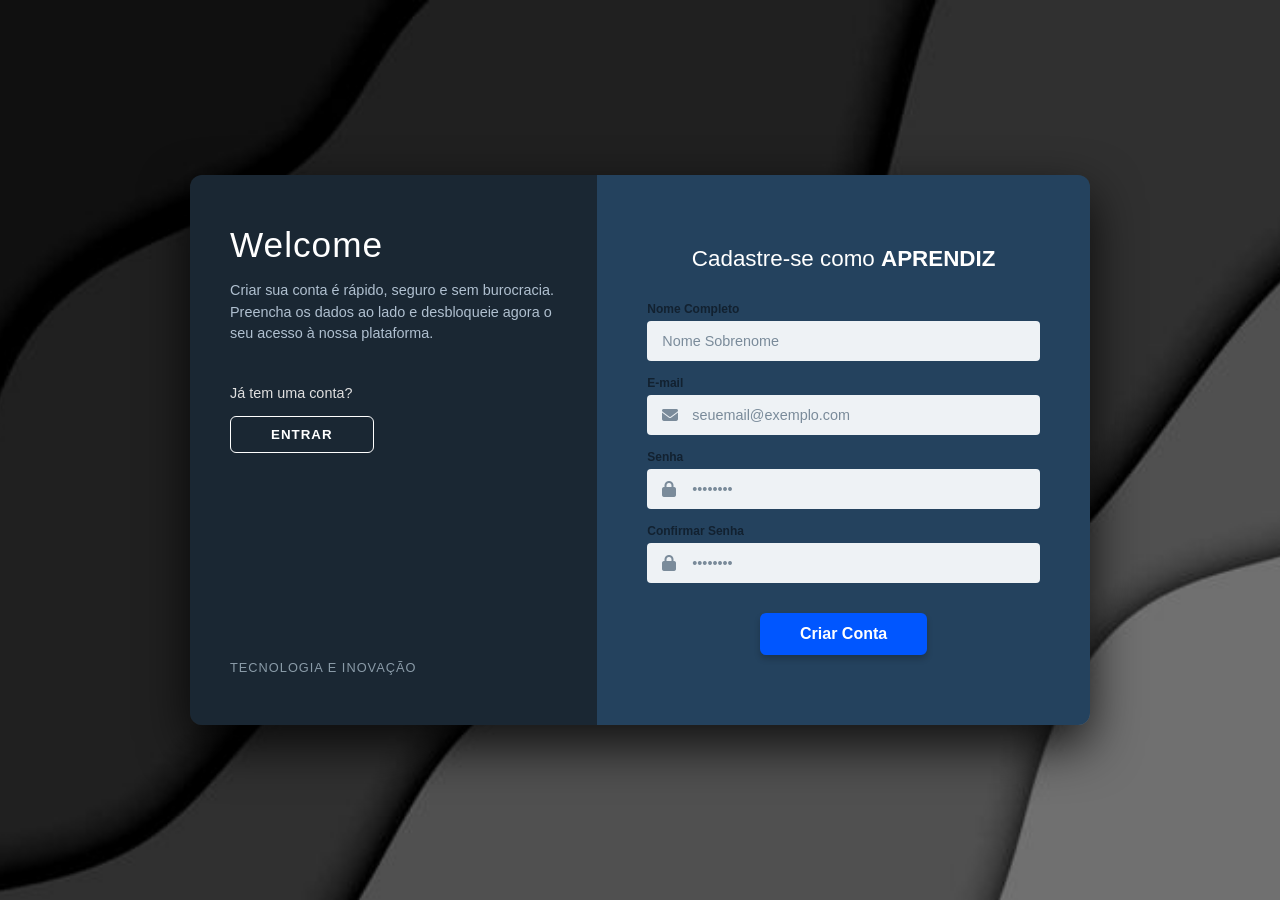
==== Front-End_StartJovem/html/cadastroAprendiz.html @ c81223ca "debug" ====
<!DOCTYPE html>
<html lang="pt-BR">
<head>
    <meta charset="UTF-8">
    <meta name="viewport" content="width=device-width, initial-scale=1.0">
    <title>Cadastro - Aprendiz</title>
    
    <link rel="stylesheet" href="../assets/css/global.css">
    <link rel="stylesheet" href="../assets/css/cadastro.css">
    
    <link rel="stylesheet" href="https://cdnjs.cloudflare.com/ajax/libs/font-awesome/6.4.0/css/all.min.css">
</head>
<body>

    <div class="page-background">
        <div class="card-container">
            
            <div class="left-panel">
                <div class="welcome-text">
                    <h1>Welcome</h1>
                    <p>Criar sua conta é rápido, seguro e sem burocracia. Preencha os dados ao lado e desbloqueie agora o seu acesso à nossa plataforma.</p>
                </div>
                
                <div class="login-section">
                    <p>Já tem uma conta?</p>
                    <button class="btn-outline" href="login.html">ENTRAR</button>
                </div>

                <div class="footer-brand">
                    TECNOLOGIA E INOVAÇÃO
                </div>
            </div>

            <div class="right-panel">
                <h2>Cadastre-se como <strong>APRENDIZ</strong></h2>
                
                <form id="registerForm">
                    <div class="form-group">
                        <label for="nome">Nome Completo</label>
                        <input type="text" id="nome" placeholder="Nome Sobrenome" required>
                    </div>

                    <div class="form-group">
                        <label for="email">E-mail</label>
                        <div class="input-with-icon">
                            <i class="fa-solid fa-envelope"></i>
                            <input type="email" id="email" placeholder="seuemail@exemplo.com" required>
                        </div>
                    </div>

                    <div class="form-group">
                        <label for="senha">Senha</label>
                        <div class="input-with-icon">
                            <i class="fa-solid fa-lock"></i>
                            <input type="password" id="senha" placeholder="••••••••" required>
                        </div>
                    </div>

                    <div class="form-group">
                        <label for="confirmar-senha">Confirmar Senha</label>
                        <div class="input-with-icon">
                            <i class="fa-solid fa-lock"></i>
                            <input type="password" id="confirmar-senha" placeholder="••••••••" required>
                        </div>
                    </div>

                    <div class="form-actions">
                        <button type="submit" class="btn-primary">Criar Conta</button>
                    </div>
                </form>
            </div>

        </div>
    </div>

    <script src="../assets/js/auth/cadastro.js"></script>
</body>
</html>
---- Front-End_StartJovem/assets/css/global.css ----
/* Reset básico e configurações globais */
* {
    margin: 0;
    padding: 0;
    box-sizing: border-box;
    font-family: 'Segoe UI', Tahoma, Geneva, Verdana, sans-serif;
}

body, html {
    height: 100%;
    width: 100%;
}
---- Front-End_StartJovem/assets/css/cadastro.css ----
/* Fundo da página com a imagem geométrica escura */
.page-background {
    display: flex;
    justify-content: center;
    align-items: center;
    min-height: 100vh;
    background-image: url('../img/backgrounds/backgrounds.jpeg');
    background-size: cover;
    background-position: center;
    background-repeat: no-repeat;
    padding: 20px;
}

/* Container principal do cartão */
.card-container {
    display: flex;
    width: 100%;
    max-width: 900px;
    height: 550px;
    border-radius: 12px;
    overflow: hidden;
    box-shadow: 0 20px 50px rgba(0, 0, 0, 0.8); /* Sombra reforçada para destacar no fundo escuro */
}

/* --- Painel Esquerdo --- */
.left-panel {
    flex: 1;
    background-color: #1a2733; 
    color: #ffffff;
    padding: 50px 40px;
    display: flex;
    flex-direction: column;
    justify-content: space-between;
}

.welcome-text h1 {
    font-size: 2.2rem;
    font-weight: 500;
    margin-bottom: 15px;
    letter-spacing: 1px;
}

.welcome-text p {
    font-size: 0.9rem;
    line-height: 1.5;
    color: #b0c0d0;
}

.login-section {
    margin-top: 40px;
}

.login-section p {
    font-size: 0.9rem;
    margin-bottom: 15px;
    color: #e0e0e0;
}

.btn-outline {
    background: transparent;
    color: #ffffff;
    border: 1px solid #ffffff;
    padding: 10px 40px;
    border-radius: 6px;
    font-weight: bold;
    cursor: pointer;
    transition: all 0.3s ease;
    letter-spacing: 1px;
}

.btn-outline:hover {
    background: rgba(255, 255, 255, 0.1);
}

.footer-brand {
    font-size: 0.8rem;
    color: #8a9ba8;
    letter-spacing: 1px;
    margin-top: auto;
}

/* --- Painel Direito --- */
.right-panel {
    flex: 1.2;
    background-color: #24425e; 
    padding: 50px;
    display: flex;
    flex-direction: column;
    justify-content: center;
}

.right-panel h2 {
    color: #ffffff;
    font-size: 1.4rem;
    font-weight: 400;
    margin-bottom: 30px;
    text-align: center;
}

.right-panel h2 strong {
    font-weight: bold;
}

/* Formulário */
form {
    display: flex;
    flex-direction: column;
    gap: 15px;
}

.form-group {
    display: flex;
    flex-direction: column;
}

.form-group label {
    font-size: 0.75rem;
    color: #122130; 
    margin-bottom: 5px;
    font-weight: bold;
}

/* Inputs padrão */
input[type="text"],
input[type="email"],
input[type="password"] {
    width: 100%;
    padding: 12px 15px;
    border: none;
    border-radius: 4px;
    background-color: #eef2f5;
    color: #333;
    font-size: 0.9rem;
    outline: none;
}

input::placeholder {
    color: #7a8b9a;
}

/* Inputs com ícone */
.input-with-icon {
    position: relative;
    display: flex;
    align-items: center;
}

.input-with-icon i {
    position: absolute;
    left: 15px;
    color: #7a8b9a;
    font-size: 1rem;
}

.input-with-icon input {
    padding-left: 45px; 
}

/* Botão Principal */
.form-actions {
    display: flex;
    justify-content: center;
    margin-top: 15px;
}

.btn-primary {
    background-color: #0056ff;
    color: #ffffff;
    border: none;
    padding: 12px 40px;
    border-radius: 6px;
    font-size: 1rem;
    font-weight: bold;
    cursor: pointer;
    transition: background-color 0.3s ease;
    box-shadow: 0 4px 6px rgba(0, 0, 0, 0.2);
}

.btn-primary:hover {
    background-color: #0046d5;
}

/* Responsividade Básica */
@media (max-width: 768px) {
    .card-container {
        flex-direction: column;
        height: auto;
    }
    .left-panel, .right-panel {
        padding: 30px;
    }
}
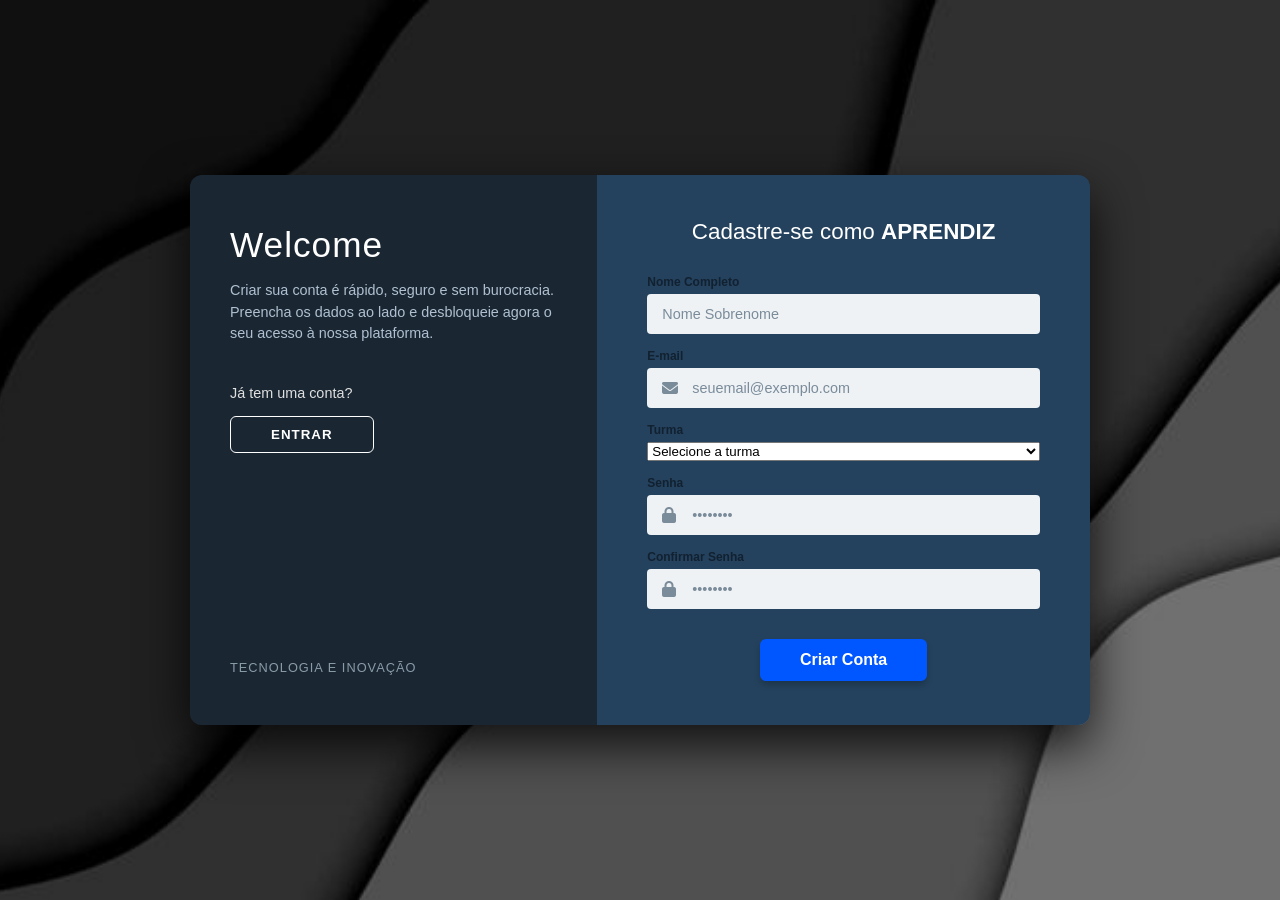
==== commit 67fc8551: "correções" ====
--- a/Front-End_StartJovem/html/cadastroAprendiz.html
+++ b/Front-End_StartJovem/html/cadastroAprendiz.html
@@ -23,7 +23,7 @@
                 
                 <div class="login-section">
                     <p>Já tem uma conta?</p>
-                    <button class="btn-outline" href="login.html">ENTRAR</button>
+                    <button class="btn-outline" href="loginAprendiz.html">ENTRAR</button>
                 </div>
 
                 <div class="footer-brand">
@@ -47,7 +47,13 @@
                             <input type="email" id="email" placeholder="seuemail@exemplo.com" required>
                         </div>
                     </div>
+                    <div class="form-group">
+                        <label for="turma">Turma</label>
 
+                        <select id="turma" required>
+                            <option value="">Selecione a turma</option>
+                        </select>
+                    </div>
                     <div class="form-group">
                         <label for="senha">Senha</label>
                         <div class="input-with-icon">
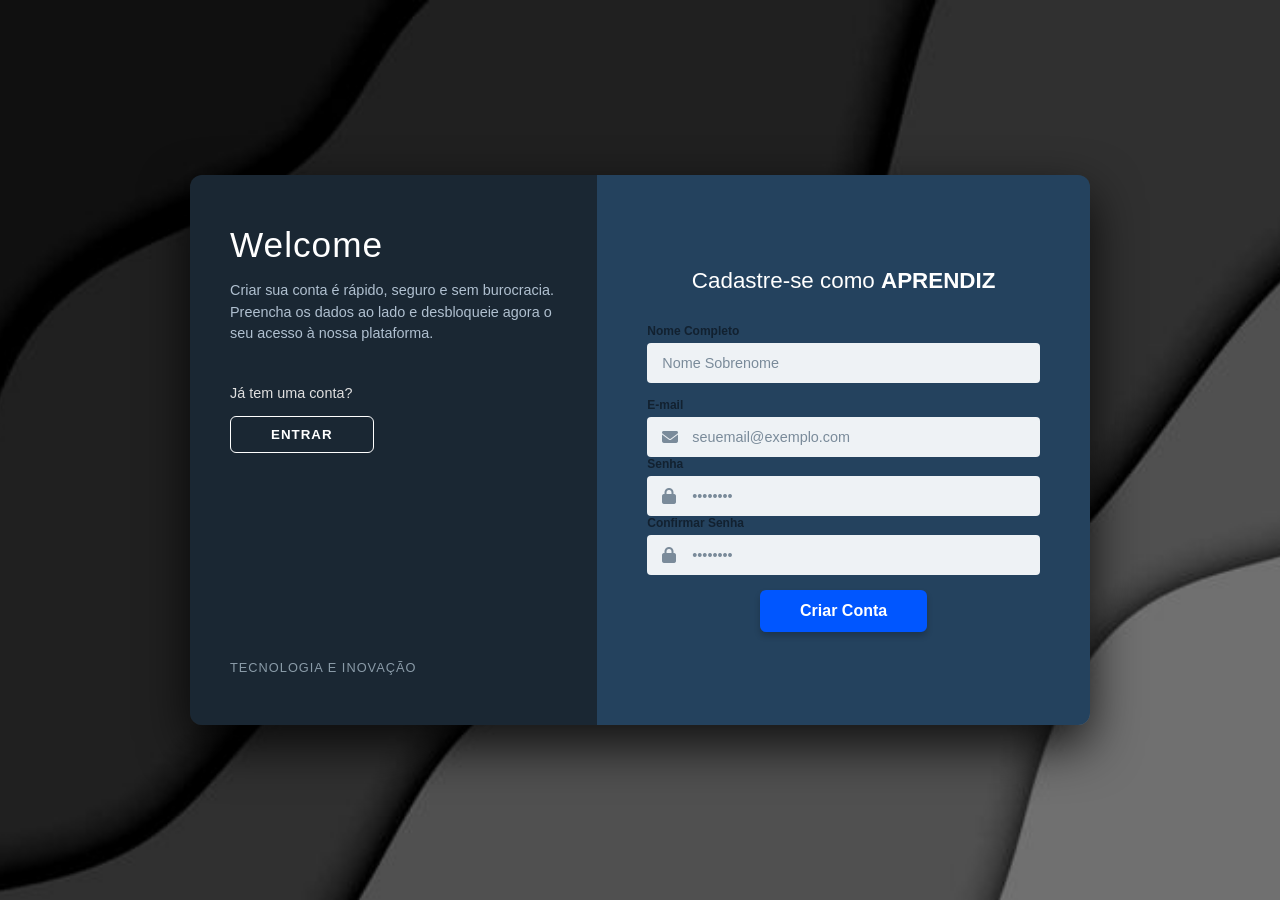
==== commit f001a69b: "correcoes" ====
--- a/Front-End_StartJovem/html/cadastroAprendiz.html
+++ b/Front-End_StartJovem/html/cadastroAprendiz.html
@@ -46,14 +46,7 @@
                             <i class="fa-solid fa-envelope"></i>
                             <input type="email" id="email" placeholder="seuemail@exemplo.com" required>
                         </div>
-                    </div>
-                    <div class="form-group">
-                        <label for="turma">Turma</label>
-
-                        <select id="turma" required>
-                            <option value="">Selecione a turma</option>
-                        </select>
-                    </div>
+                
                     <div class="form-group">
                         <label for="senha">Senha</label>
                         <div class="input-with-icon">
@@ -79,6 +72,6 @@
         </div>
     </div>
 
-    <script src="../assets/js/auth/cadastro.js"></script>
+    <script type="module" src="/Front-End_StartJovem/assets/js/auth/cadastro.js"></script>
 </body>
 </html>
